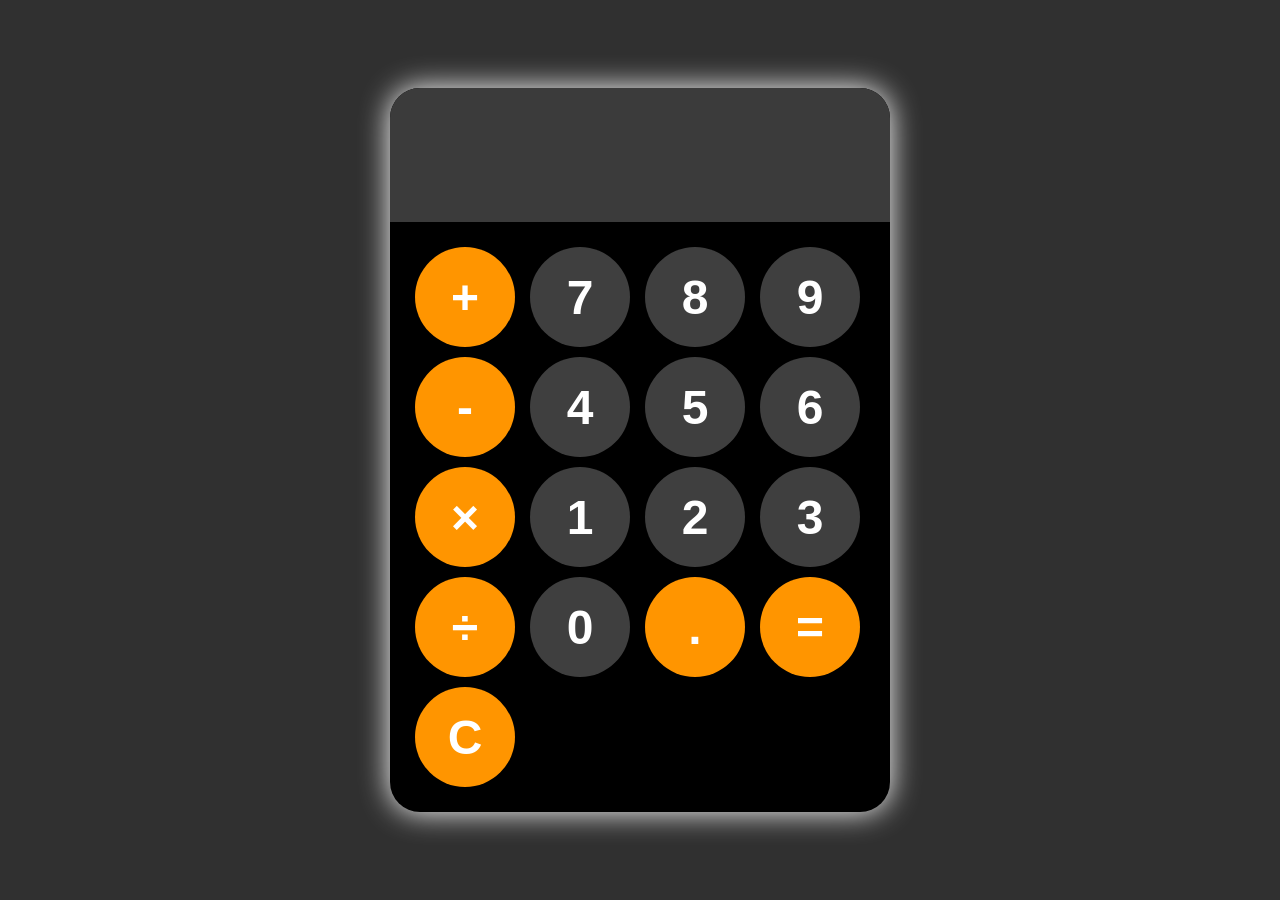
==== calculator.html @ d4f58e2e "Add files via upload" ====
<!DOCTYPE html>
<html lang="en">
<head>
    <meta charset="UTF-8">
    <meta name="viewport" content="width=device-width, initial-scale=1.0">
    <title>Calculator</title>
    <link rel="stylesheet" href="calculator.css">
</head>
<body>
    <div id="calc">
        <input id="screen" readonly>
        <div id="keys">
            <button onclick="process('+')" class="op">+</button>
            <button onclick="process('7')">7</button>
            <button onclick="process('8')">8</button>
            <button onclick="process('9')">9</button>
            <button onclick="process('-')" class="op">-</button>
            <button onclick="process('4')">4</button>
            <button onclick="process('5')">5</button>
            <button onclick="process('6')">6</button>
            <button onclick="process('*')" class="op">&times;</button>
            <button onclick="process('1')">1</button>
            <button onclick="process('2')">2</button>
            <button onclick="process('3')">3</button>
            <button onclick="process('/')" class="op">&divide;</button>
            <button onclick="process('0')">0</button>
            <button onclick="process('.')" class="op">.</button>
            <button onclick="answer()" class="op">=</button>
            <button onclick="clearsc()" class="op">C</button>
    <script src="calculator.js"></script>
        </div>

    </div>
    
</body>
</html>
---- calculator.css ----
#calc{
    font-family: Verdana, Geneva, Tahoma, sans-serif;
    background-color: black;
    border-radius: 30px;
    box-shadow: 0px 0px 30px white;
    max-width: 500px;
    overflow: hidden;
}
#screen{
    width: 100%;
    padding: 30px;
    font-size: 4rem;
    text-align: right;
    border: none;
    color: white;
    background-color: rgb(59, 59, 59);
    box-sizing: border-box;
}
#keys{
    display: grid;
    grid-template-columns: repeat(4,1fr);
    gap: 10px;
    padding: 25px;

}
button{
    width: 100px;
    height: 100px;
    border-radius: 50px;
    border: none;
    background-color: rgb(63, 63, 63);
    color: white;
    font-size: 3rem;
    font-weight: bold;
    cursor: pointer;
}
button:hover{
    background-color: rgb(116, 116, 116);
}
button:active{
    background-color: rgb(202, 202, 202);
    color: rgb(204, 147, 40);
}
body{
    background-color: rgb(48, 48, 48);
    margin: 0;
    display: flex;
    justify-content: center;
    align-items: center;
    height: 100vh;
}
.op{
    background-color: rgb(255, 149,0);
}
.op:hover{
    background-color: rgb(255, 188, 95);
}
.op:active{
    background-color: rgb(255, 207, 140);
    color: rgb(0, 0, 0);
}
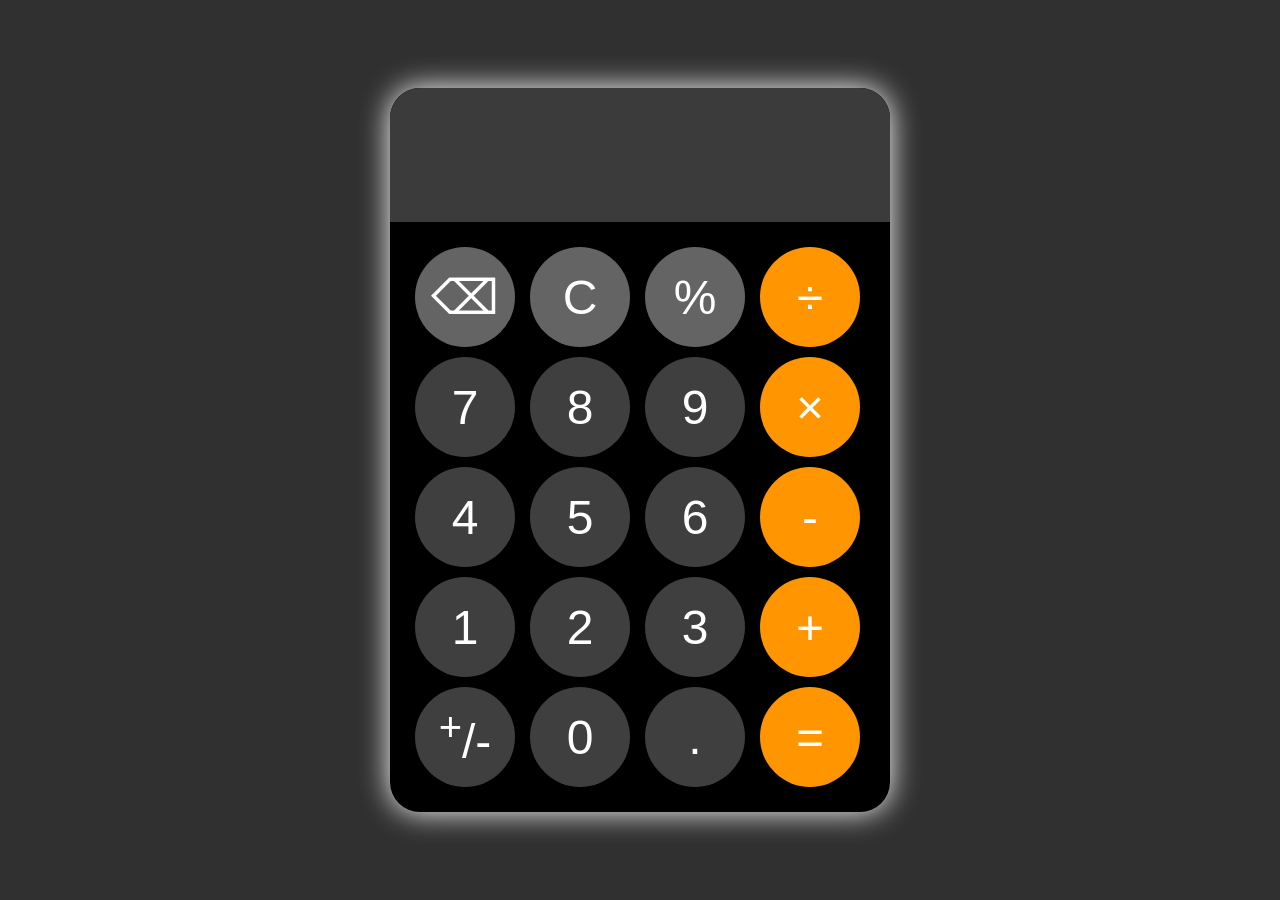
==== commit 610378de: "Update calculator.html" ====
--- a/calculator.html
+++ b/calculator.html
@@ -10,27 +10,30 @@
     <div id="calc">
         <input id="screen" readonly>
         <div id="keys">
-            <button onclick="process('+')" class="op">+</button>
+            <button onclick="backspace()" class="sop">&#9003;</button>
+            <button onclick="clearsc()" class="sop">C</button>
+            <button onclick="process('%')" class="sop">%</button>
+            <button onclick="process('/')" class="op">&divide;</button>
             <button onclick="process('7')">7</button>
             <button onclick="process('8')">8</button>
             <button onclick="process('9')">9</button>
-            <button onclick="process('-')" class="op">-</button>
+            <button onclick="process('*')" class="op">&times;</button>
             <button onclick="process('4')">4</button>
             <button onclick="process('5')">5</button>
             <button onclick="process('6')">6</button>
-            <button onclick="process('*')" class="op">&times;</button>
+            <button onclick="process('-')" class="op">-</button>
             <button onclick="process('1')">1</button>
             <button onclick="process('2')">2</button>
             <button onclick="process('3')">3</button>
-            <button onclick="process('/')" class="op">&divide;</button>
+            <button onclick="process('+')" class="op">+</button>
+            <button onclick="sign()"><sup>+</sup>/-</button>
             <button onclick="process('0')">0</button>
-            <button onclick="process('.')" class="op">.</button>
+            <button onclick="process('.')">.</button>
             <button onclick="answer()" class="op">=</button>
-            <button onclick="clearsc()" class="op">C</button>
     <script src="calculator.js"></script>
         </div>
 
     </div>
     
 </body>
-</html>+</html>
--- a/calculator.css
+++ b/calculator.css
@@ -31,7 +31,7 @@
     background-color: rgb(63, 63, 63);
     color: white;
     font-size: 3rem;
-    font-weight: bold;
+    font-weight: lighter;
     cursor: pointer;
 }
 button:hover{
@@ -49,6 +49,7 @@
     align-items: center;
     height: 100vh;
 }
+
 .op{
     background-color: rgb(255, 149,0);
 }
@@ -58,4 +59,14 @@
 .op:active{
     background-color: rgb(255, 207, 140);
     color: rgb(0, 0, 0);
-}+}
+.sop{
+    background-color: rgb(100, 100, 100);
+}
+.sop:hover{
+    background-color: rgb(255, 188, 95);
+}
+.sop:active{
+    background-color: rgb(255, 207, 140);
+    color: rgb(0, 0, 0);
+}
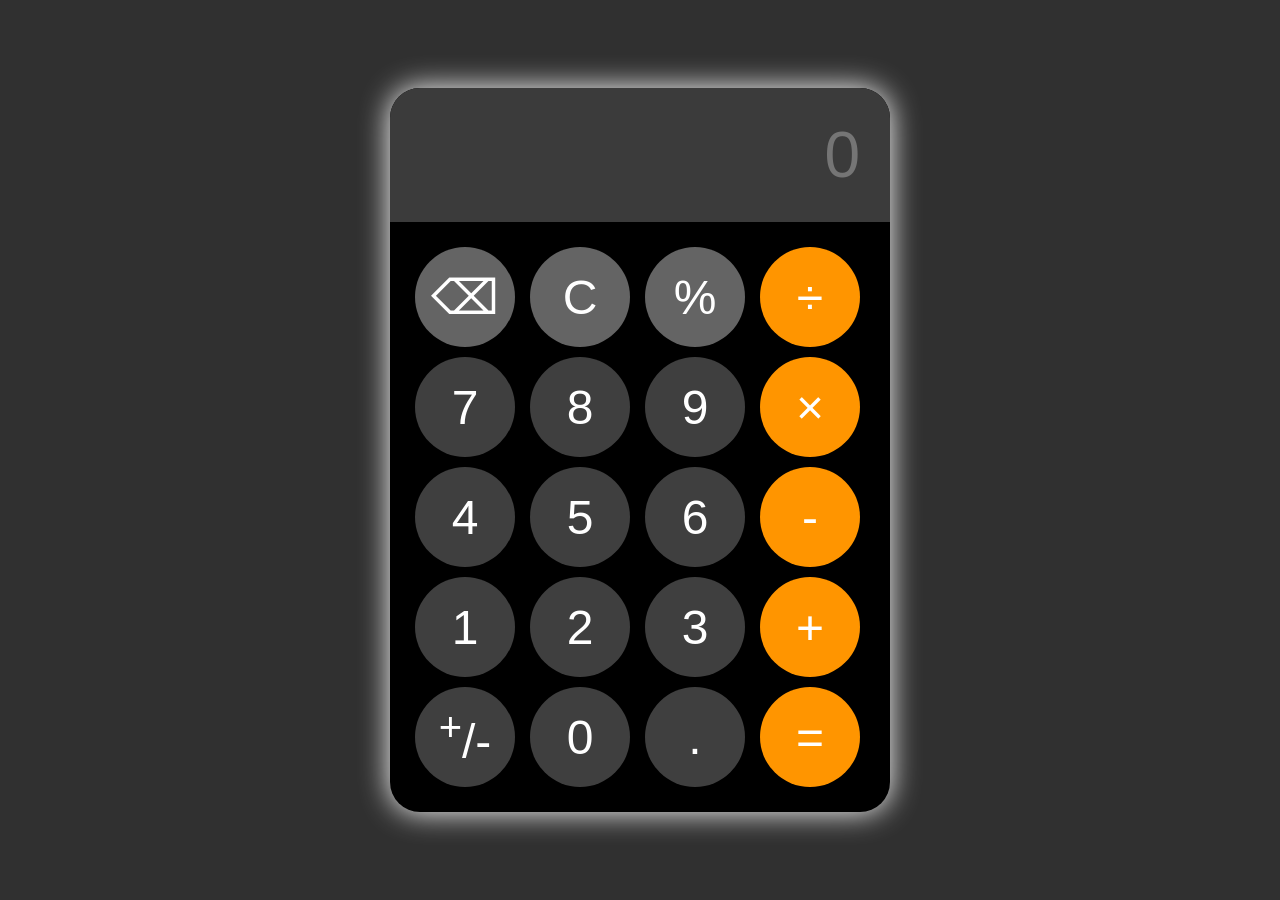
==== commit c967f4a2: "Update calculator.html" ====
--- a/calculator.html
+++ b/calculator.html
@@ -8,7 +8,7 @@
 </head>
 <body>
     <div id="calc">
-        <input id="screen" readonly>
+        <input id="screen" readonly placeholder=0>
         <div id="keys">
             <button onclick="backspace()" class="sop">&#9003;</button>
             <button onclick="clearsc()" class="sop">C</button>
@@ -37,3 +37,4 @@
     
 </body>
 </html>
+
